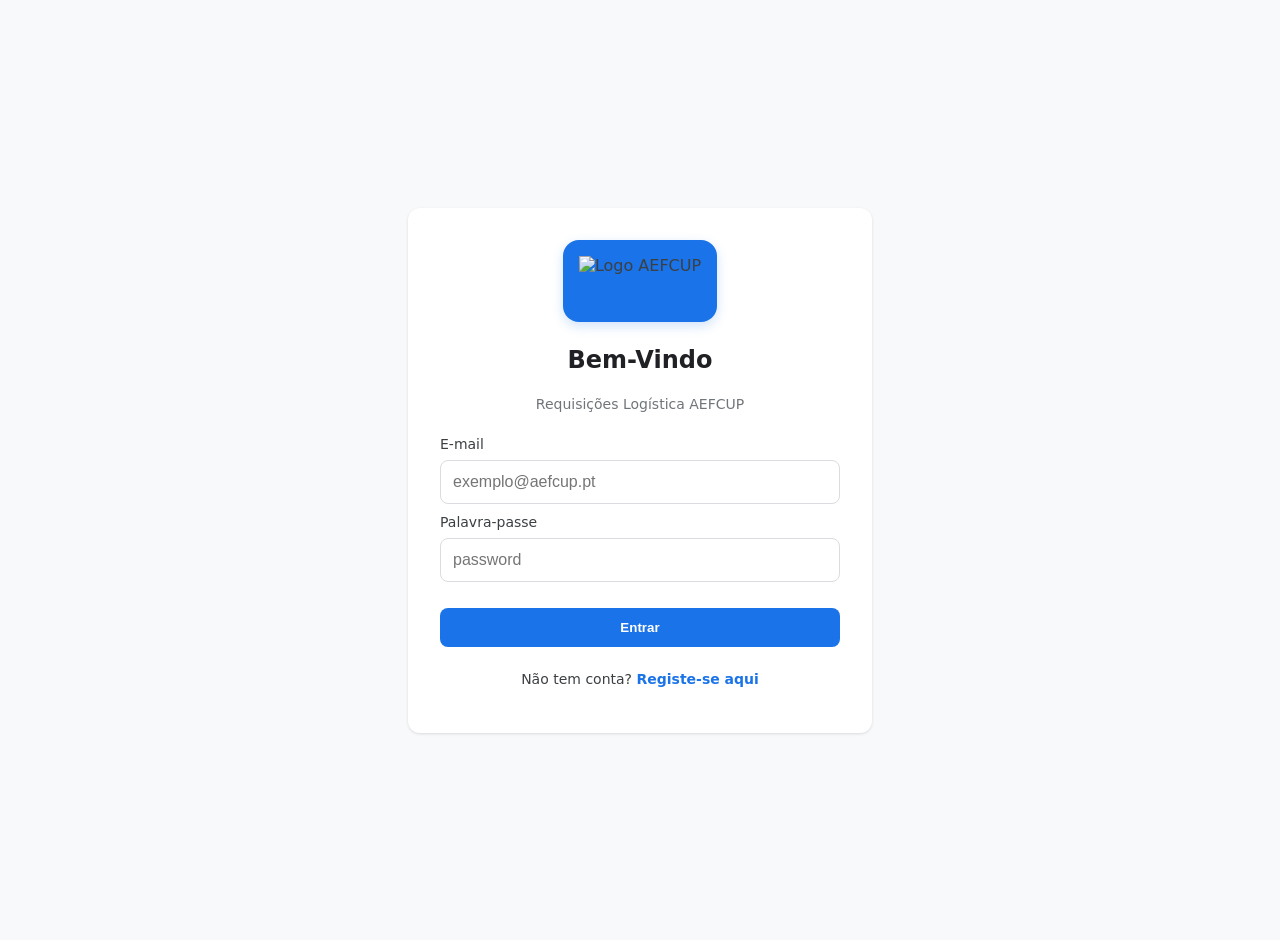
==== public/index.html @ a21f4757 "Versão final para deploy" ====
<!DOCTYPE html>
<html lang="pt">
<head>
    <meta charset="UTF-8">
    <title>Logistica AEFCUP</title>
    <link rel="stylesheet" href="styles.css">
    <meta name="viewport" content="width=device-width, initial-scale=1.0">
    <link rel="icon" type="image/x-icon" href="/lib/LogoBranco.png">
</head>
<body style="display: flex; align-items: center; justify-content: center; min-height: 100vh; margin: 0; background-color: var(--bg);">
    <div class="card" style="max-width: 400px; width: 90%; display: flex; flex-direction: column;">
        
        <div style="text-align: center; margin-bottom: 24px;">
            <div style="background-color: var(--primary); 
                        display: inline-flex; 
                        padding: 16px; 
                        border-radius: 16px; 
                        box-shadow: 0 4px 12px rgba(26, 115, 232, 0.2);">
                <img src="/lib/LogoBranco.png" alt="Logo AEFCUP" style="height: 50px; width: auto;">
            </div>
        </div>

        <h2 style="text-align: center; margin-bottom: 8px;">Bem-Vindo</h2>
        <p style="text-align: center; color: #70757a; margin-bottom: 24px; font-size: 14px;">Requisições Logística AEFCUP</p>
        
        <div class="form-group" style="display: flex; flex-direction: column;">
            <label for="email">E-mail</label>
            <input type="email" id="email" placeholder="exemplo@aefcup.pt">
            
            <label for="password">Palavra-passe</label>
            <input type="password" id="password" placeholder="password">
            
            <button onclick="doLogin()" style="width: 100%; margin-top: 16px;">Entrar</button>
            
            <p id="errMsg" style="color: var(--danger); font-size: 14px; text-align: center; display: none; margin-top: 15px;">
                Login inválido. Tente novamente.
            </p>
        </div>

        <p style="text-align: center; margin-top: 24px; font-size: 14px;">
            Não tem conta? <a href="/register.html" style="color: var(--primary); text-decoration: none; font-weight: 600;">Registe-se aqui</a>
        </p>
    </div>

    <script>
        async function doLogin() {
            const email = document.getElementById('email').value;
            const password = document.getElementById('password').value;
            const errMsg = document.getElementById('errMsg');

            // Talk to your Go backend
            const res = await fetch('/api/login', {
                method: 'POST',
                headers: { 'Content-Type': 'application/json' },
                body: JSON.stringify({ email, password })
            });

            if (res.ok) {
                const user = await res.json();
                // Save user data (ID and Role) to the browser
                localStorage.setItem('user', JSON.stringify(user));
                // Move to the dashboard
                window.location.href = "/dashboard.html";
            } else {
                errMsg.style.display = "block";
            }
        }
    </script>
</body>
</html>
---- public/styles.css ----
:root {
    --primary: #1a73e8;
    --success: #188038;
    --warning: #f29900;
    --danger: #d93025;
    --bg: #f8f9fa;
}

body { 
    font-family: 'Inter', system-ui, sans-serif; 
    background-color: var(--bg); 
    color: #3c4043; 
    margin: 0; 
    padding: 20px; 
}

.card { 
    background: white; 
    max-width: 1000px; 
    margin: 0 auto; 
    padding: 32px; 
    border-radius: 12px; 
    box-shadow: 0 1px 3px rgba(0,0,0,0.12); 
}

h2, h3 { color: #202124; margin-top: 0; }

/* Grid adjusted for better responsiveness */
.form-grid { 
    display: grid; 
    grid-template-columns: repeat(auto-fit, minmax(240px, 1fr)); 
    gap: 20px; 
    margin-bottom: 24px; 
}

label { display: block; font-weight: 500; margin-bottom: 8px; font-size: 14px; }

input, select, textarea { 
    width: 100%; 
    padding: 12px; 
    border: 1px solid #dadce0; 
    border-radius: 8px; 
    font-size: 16px; 
    box-sizing: border-box; 
    transition: border-color 0.2s;
    margin-bottom: 10px;
}

input:focus, select:focus, textarea:focus { 
    border-color: var(--primary); 
    outline: none; 
}

button { 
    background: var(--primary); 
    color: white; 
    border: none; 
    padding: 12px 24px; 
    border-radius: 8px; 
    font-weight: 600; 
    cursor: pointer; 
    transition: opacity 0.2s;
}

button:hover { opacity: 0.9; }

/* New: Responsive Table Wrapper */
.table-container {
    width: 100%;
    overflow-x: auto;
    -webkit-overflow-scrolling: touch;
    margin-top: 32px;
}

table { width: 100%; border-collapse: collapse; min-width: 600px; }

th { 
    text-align: left; 
    font-size: 12px; 
    text-transform: uppercase; 
    color: #70757a; 
    padding: 12px; 
    border-bottom: 2px solid #f1f3f4; 
    background: white;
}

td { padding: 16px 12px; border-bottom: 1px solid #f1f3f4; font-size: 14px; }

/* Unified Status Badges */
.status { 
    padding: 4px 12px; 
    border-radius: 16px; 
    font-size: 12px; 
    font-weight: 700; 
    display: inline-block;
}

.status-pending { background: #fff4e5; color: #664d00; }
.status-accepted { background: #e8f0fe; color: var(--primary); }
.status-completed { background: #e6f4ea; color: var(--success); }

/* Modal Styles */
.modal {
    display: none;
    position: fixed;
    z-index: 1000;
    left: 0; top: 0; width: 100%; height: 100%;
    background-color: rgba(0,0,0,0.5);
}

.modal-content {
    background-color: white;
    margin: 5% auto;
    padding: 30px;
    border-radius: 12px;
    width: 90%;
    max-width: 600px;
    box-shadow: 0 5px 15px rgba(0,0,0,0.3);
}

.close { float: right; cursor: pointer; font-size: 24px; font-weight: bold; }

/* Mobile Viewport Adjustments */
@media (max-width: 768px) {
    body { padding: 10px; }
    
    .card { padding: 20px; }

    .form-grid {
        grid-template-columns: 1fr; /* Stacks inputs vertically */
    }

    header {
        flex-direction: column;
        align-items: flex-start !important;
        gap: 15px;
    }

    /* Adjust modal for small screens */
    .modal-content {
        margin: 10% auto;
        padding: 20px;
    }
}

/* Avatar Bubble Styles */
.user-menu {
    position: relative;
    display: inline-block;
}

.avatar-bubble {
    width: 45px;
    height: 45px;
    background-color: var(--primary);
    color: white;
    border-radius: 50%;
    display: flex;
    align-items: center;
    justify-content: center;
    font-size: 20px;
    font-weight: bold;
    cursor: pointer;
    box-shadow: 0 2px 5px rgba(0,0,0,0.1);
    transition: transform 0.2s;
    overflow: hidden; /* Clips the photo to a circle */
}

.avatar-bubble:hover { transform: scale(1.05); }

.avatar-bubble img {
    width: 100%;
    height: 100%;
    object-fit: cover;
}

/* Dropdown Content */
.dropdown-content {
    display: none;
    position: absolute;
    right: 0;
    background-color: white;
    min-width: 180px;
    box-shadow: 0 8px 16px rgba(0,0,0,0.1);
    border-radius: 8px;
    z-index: 1001;
    margin-top: 10px;
    border: 1px solid #eee;
}

.dropdown-content a {
    color: #3c4043;
    padding: 12px 16px;
    text-decoration: none;
    display: block;
    font-size: 14px;
}

.dropdown-content a:hover { background-color: #f1f3f4; border-radius: 8px; }

.show { display: block; }

#statsArea .card {
    border: 1px solid #eee;
    border-radius: 12px;
    transition: all 0.3s ease;
}

#statsArea .card:hover {
    box-shadow: 0 8px 16px rgba(0,0,0,0.1);
    transform: translateY(-5px);
}
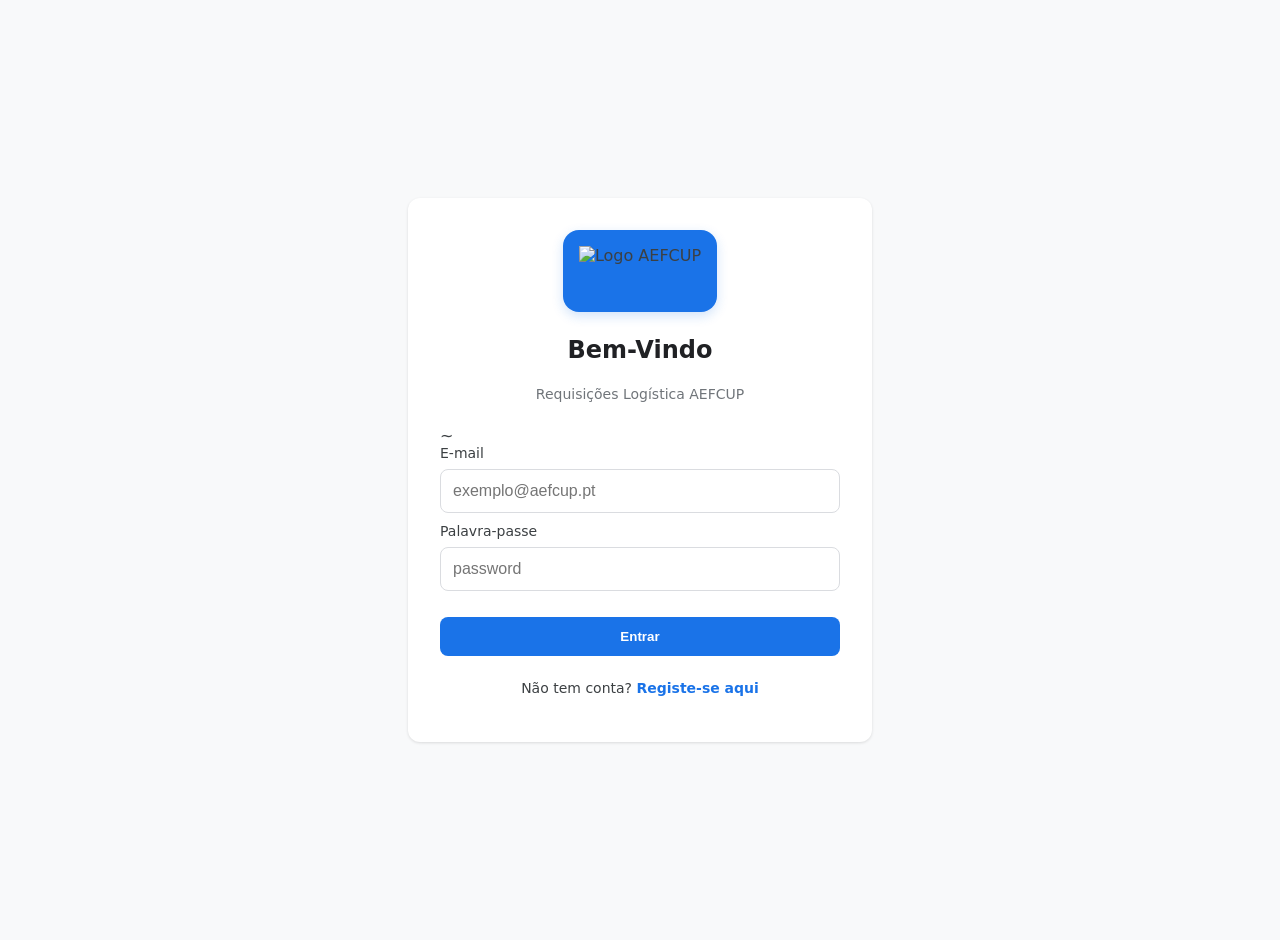
==== commit ccc1140a: "lets see" ====
--- a/public/index.html
+++ b/public/index.html
@@ -6,6 +6,12 @@
     <link rel="stylesheet" href="styles.css">
     <meta name="viewport" content="width=device-width, initial-scale=1.0">
     <link rel="icon" type="image/x-icon" href="/lib/LogoBranco.png">
+    <link rel="manifest" href="/manifest.json">
+    <meta name="theme-color" content="#1a73e8">
+    <meta name="apple-mobile-web-app-capable" content="yes">
+    <meta name="apple-mobile-web-app-status-bar-style" content="black-translucent">
+    <meta name="apple-mobile-web-app-title" content="Logística">
+    <link rel="apple-touch-icon" href="/lib/LogoBranco.png">
 </head>
 <body style="display: flex; align-items: center; justify-content: center; min-height: 100vh; margin: 0; background-color: var(--bg);">
     <div class="card" style="max-width: 400px; width: 90%; display: flex; flex-direction: column;">
@@ -23,7 +29,7 @@
         <h2 style="text-align: center; margin-bottom: 8px;">Bem-Vindo</h2>
         <p style="text-align: center; color: #70757a; margin-bottom: 24px; font-size: 14px;">Requisições Logística AEFCUP</p>
         
-        <div class="form-group" style="display: flex; flex-direction: column;">
+        <form id="loginForm" class="form-group" style="display: flex; flex-direction: column;" onsubmit="event.preventDefault(); doLogin();">            ~
             <label for="email">E-mail</label>
             <input type="email" id="email" placeholder="exemplo@aefcup.pt">
             
@@ -35,7 +41,7 @@
             <p id="errMsg" style="color: var(--danger); font-size: 14px; text-align: center; display: none; margin-top: 15px;">
                 Login inválido. Tente novamente.
             </p>
-        </div>
+        </form>
 
         <p style="text-align: center; margin-top: 24px; font-size: 14px;">
             Não tem conta? <a href="/register.html" style="color: var(--primary); text-decoration: none; font-weight: 600;">Registe-se aqui</a>
--- a/public/styles.css
+++ b/public/styles.css
@@ -67,7 +67,6 @@
 /* New: Responsive Table Wrapper */
 .table-container {
     width: 100%;
-    overflow-x: auto;
     -webkit-overflow-scrolling: touch;
     margin-top: 32px;
 }
@@ -122,24 +121,29 @@
 
 /* Mobile Viewport Adjustments */
 @media (max-width: 768px) {
-    body { padding: 10px; }
-    
-    .card { padding: 20px; }
-
-    .form-grid {
-        grid-template-columns: 1fr; /* Stacks inputs vertically */
-    }
-
     header {
-        flex-direction: column;
-        align-items: flex-start !important;
-        gap: 15px;
-    }
-
-    /* Adjust modal for small screens */
-    .modal-content {
-        margin: 10% auto;
-        padding: 20px;
+        flex-direction: row !important; 
+        justify-content: space-between !important;
+        align-items: center !important;
+        padding: 10px 0;
+    }
+
+    h2#welcomeName {
+        font-size: 18px; 
+        max-width: 70%;
+        white-space: nowrap;
+        overflow: hidden;
+        text-overflow: ellipsis; 
+    }
+
+    .card {
+        padding: 15px; 
+    }
+
+    .table-container {
+        margin-top: 20px;
+        border-radius: 8px;
+        border: 1px solid #eee;
     }
 }
 
@@ -150,20 +154,19 @@
 }
 
 .avatar-bubble {
-    width: 45px;
-    height: 45px;
+    width: 40px; 
+    height: 40px;
     background-color: var(--primary);
     color: white;
     border-radius: 50%;
     display: flex;
     align-items: center;
     justify-content: center;
-    font-size: 20px;
+    font-size: 18px;
     font-weight: bold;
     cursor: pointer;
-    box-shadow: 0 2px 5px rgba(0,0,0,0.1);
-    transition: transform 0.2s;
-    overflow: hidden; /* Clips the photo to a circle */
+    overflow: hidden;
+    flex-shrink: 0; 
 }
 
 .avatar-bubble:hover { transform: scale(1.05); }
@@ -179,10 +182,11 @@
     display: none;
     position: absolute;
     right: 0;
+    top: 100%; /* Garante que aparece logo abaixo da bolha */
     background-color: white;
-    min-width: 180px;
-    box-shadow: 0 8px 16px rgba(0,0,0,0.1);
-    border-radius: 8px;
+    min-width: 200px; /* Largura mínima maior para facilitar o toque */
+    box-shadow: 0 8px 24px rgba(0,0,0,0.15);
+    border-radius: 12px;
     z-index: 1001;
     margin-top: 10px;
     border: 1px solid #eee;
@@ -211,3 +215,170 @@
     transform: translateY(-5px);
 }
 
+/* --- CORREÇÕES FINAIS PARA A GALERIA (ESTILO MOSAICO ORIGINAL) --- */
+
+.gallery-grid { 
+    display: grid !important; 
+    grid-template-columns: repeat(auto-fill, minmax(350px, 1fr)) !important; 
+    gap: 30px !important; 
+    padding: 40px !important; 
+}
+    
+.album-card { 
+    background: white !important; 
+    border-radius: 20px !important; 
+    overflow: hidden !important; 
+    box-shadow: 0 10px 25px rgba(0,0,0,0.1) !important; 
+    cursor: pointer !important; 
+    transition: 0.3s !important;
+    height: 280px !important; /* Altura original para o mosaico */
+}
+
+.album-card:hover { transform: translateY(-8px) !important; } 
+
+.album-preview {
+    display: grid !important;
+    grid-template-columns: 1.5fr 1fr !important;
+    grid-template-rows: 1fr 1fr !important;
+    height: 230px !important; /* Deixa espaço para o título em baixo */
+    gap: 4px !important;
+    background: #000 !important;
+}
+
+.cartaz-img { 
+    grid-row: span 2 !important; 
+    width: 100% !important; 
+    height: 100% !important; 
+    object-fit: cover !important; /* Previne que o cartaz estique */
+}
+
+.sub-img { 
+    width: 100% !important; 
+    height: 100% !important; 
+    object-fit: cover !important; 
+    opacity: 0.9 !important; 
+}
+
+.count-overlay { 
+    background: #2d2e30 !important; 
+    color: white !important; 
+    display: flex !important; 
+    align-items: center !important; 
+    justify-content: center !important; 
+    font-size: 20px !important; 
+    font-weight: bold !important; 
+}
+
+/* Modal de Grelha (Álbum) - Preto Total como na imagem image_a9e5cc.jpg */
+#albumModal {
+    display: none; 
+    position: fixed; 
+    top: 0; left: 0; 
+    width: 100%; height: 100%; 
+    background: #000000 !important; /* Preto absoluto */
+    z-index: 2000; 
+    overflow-y: auto; 
+    padding: 40px;
+    color: white;
+}
+
+/* Lightbox - Preto */
+#lightboxOverlay {
+    display: none; 
+    position: fixed; 
+    top: 0; left: 0; 
+    width: 100%; height: 100%;
+    background: rgba(0, 0, 0, 0.98) !important; 
+    z-index: 3000; 
+    justify-content: center; 
+    align-items: center;
+}
+
+.thumb-grid {
+    display: grid !important; 
+    grid-template-columns: repeat(auto-fill, minmax(220px, 1fr)) !important; 
+    gap: 15px !important; 
+    max-width: 1200px !important; 
+    margin: 40px auto !important;
+}
+
+.thumb-item img {
+    width: 100% !important; 
+    height: 160px !important; 
+    object-fit: cover !important; 
+    border-radius: 12px !important; 
+    cursor: pointer !important;
+}
+
+.album-info {
+    padding: 10px 20px !important; 
+    background: white !important;
+}
+
+.shift-table {
+    width: 100%;
+    border-collapse: collapse; /* Para as bordas ficarem finas como no Word */
+    margin-top: 20px;
+    background: white;
+}
+
+/* Estilo para a primeira linha (cabeçalho dinâmico) */
+/* Seleciona a primeira linha da tabela e pinta todas as suas células de vermelho */
+#shiftTableBody tr:first-child td {
+    background-color: #d93025 !important;
+    color: white !important;
+    font-weight: bold;
+    text-transform: uppercase;
+    border: 1px solid #b71c1c;
+}
+
+@media (max-width: 768px) {
+
+    /* Remove comportamento de tabela */
+    #globalAttendanceTableBody,
+    #globalAttendanceTableBody tr,
+    #globalAttendanceTableBody td {
+        display: block;
+        width: 100%;
+    }
+
+    /* Esconde cabeçalho antigo */
+    #globalAttendanceTableBody .no-mobile {
+        display: none;
+    }
+
+    /* Linha azul da reunião */
+    #globalAttendanceTableBody .meeting-row {
+        background: #e8f0fe;
+        padding: 12px;
+        font-weight: bold;
+        color: #1a73e8;
+        border-radius: 10px;
+        margin-bottom: 10px;
+    }
+
+    /* Cards dos membros */
+    #globalAttendanceTableBody tr:not(.meeting-row):not(.no-mobile) {
+        background: white;
+        margin-bottom: 15px;
+        padding: 12px;
+        border-radius: 12px;
+        box-shadow: 0 3px 8px rgba(0,0,0,0.05);
+        border-left: 4px solid #1a73e8;
+    }
+
+    #globalAttendanceTableBody tr:not(.meeting-row):not(.no-mobile) td {
+        display: flex;
+        justify-content: space-between;
+        padding: 6px 0;
+        font-size: 14px;
+        border: none;
+    }
+
+    #globalAttendanceTableBody tr:not(.meeting-row):not(.no-mobile) td::before {
+        content: attr(data-label);
+        font-weight: bold;
+        color: #5f6368;
+    }
+
+}
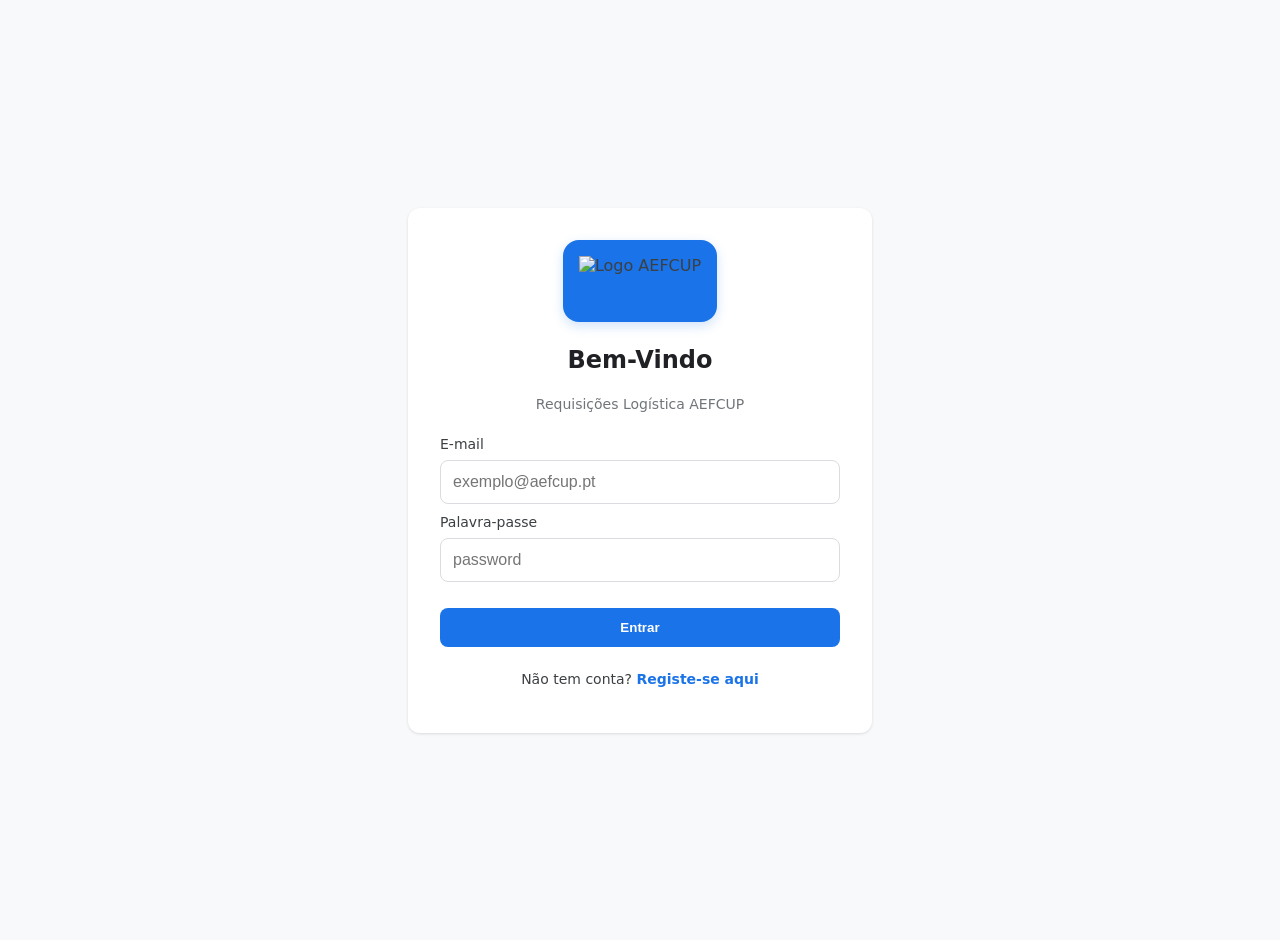
==== commit 2cb67eb5: "Done" ====
--- a/public/index.html
+++ b/public/index.html
@@ -29,7 +29,7 @@
         <h2 style="text-align: center; margin-bottom: 8px;">Bem-Vindo</h2>
         <p style="text-align: center; color: #70757a; margin-bottom: 24px; font-size: 14px;">Requisições Logística AEFCUP</p>
         
-        <form id="loginForm" class="form-group" style="display: flex; flex-direction: column;" onsubmit="event.preventDefault(); doLogin();">            ~
+        <form id="loginForm" class="form-group" style="display: flex; flex-direction: column;" onsubmit="event.preventDefault(); doLogin();">           
             <label for="email">E-mail</label>
             <input type="email" id="email" placeholder="exemplo@aefcup.pt">
             
